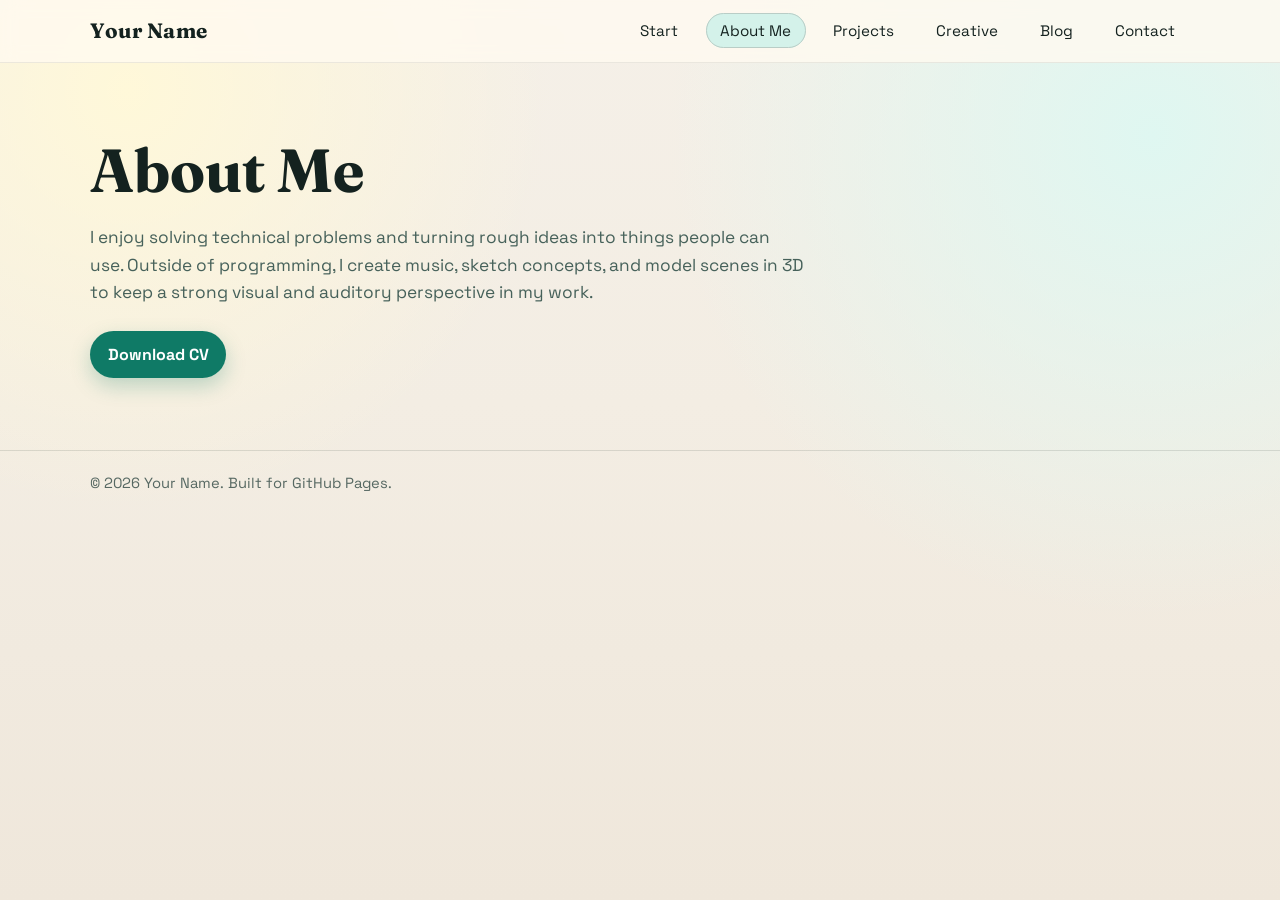
==== pages/about.html @ 0d63a397 "page rearangement" ====
<!DOCTYPE html>
<html lang="en">
<head>
  <meta charset="UTF-8">
  <meta name="viewport" content="width=device-width, initial-scale=1.0">
  <title>About Me | Portfolio</title>
  <meta name="description" content="About me and CV download.">
  <link rel="preconnect" href="https://fonts.googleapis.com">
  <link rel="preconnect" href="https://fonts.gstatic.com" crossorigin>
  <link href="https://fonts.googleapis.com/css2?family=Fraunces:opsz,wght@9..144,600;9..144,700&family=Space+Grotesk:wght@400;500;700&display=swap" rel="stylesheet">
  <link rel="stylesheet" href="../assets/site.css">
</head>
<body>
  <div class="grain" aria-hidden="true"></div>
  <header>
    <div class="container nav-wrap">
      <a class="brand" href="index.html">Your Name</a>
      <nav aria-label="Main navigation">
        <ul>
          <li><a href="../index.html">Start</a></li>
          <li><a class="active" href="about.html">About Me</a></li>
          <li><a href="projects.html">Projects</a></li>
          <li><a href="creative.html">Creative</a></li>
          <li><a href="blog.html">Blog</a></li>
          <li><a href="contact.html">Contact</a></li>
        </ul>
      </nav>
    </div>
  </header>

  <main class="container">
    <h1>About Me</h1>
    <p class="lead">
      I enjoy solving technical problems and turning rough ideas into things people can use.
      Outside of programming, I create music, sketch concepts, and model scenes in 3D to keep
      a strong visual and auditory perspective in my work.
    </p>
    <div class="cta-row">
      <a class="btn btn-primary" href="assets/cv-template.txt" download>Download CV</a>
    </div>
  </main>

  <footer>
    <div class="container">
      <p>&copy; <span id="year"></span> Your Name. Built for GitHub Pages.</p>
    </div>
  </footer>

  <script src="../assets/site.js"></script>
</body>
</html>
---- assets/site.css ----
:root {
  --bg: #f4efe6;
  --paper: #fffaf1;
  --ink: #14221f;
  --muted: #46615a;
  --accent: #0f7a66;
  --accent-soft: #d4f2ea;
  --line: #b9cdc6;
  --card-shadow: 0 12px 30px rgba(20, 34, 31, 0.08);
  --radius: 18px;
  --max-width: 1100px;
}

* {
  box-sizing: border-box;
  margin: 0;
  padding: 0;
}

body {
  font-family: "Space Grotesk", sans-serif;
  background: radial-gradient(circle at 10% 10%, #fff8d9 0%, transparent 30%),
    radial-gradient(circle at 90% 15%, #dff7f1 0%, transparent 35%),
    linear-gradient(180deg, #f5f0e8 0%, #f3ede3 45%, #efe7db 100%);
  color: var(--ink);
  line-height: 1.6;
  min-height: 100vh;
}

.grain {
  position: fixed;
  inset: 0;
  pointer-events: none;
  opacity: 0.12;
  background-image: radial-gradient(#000 0.5px, transparent 0.5px);
  background-size: 4px 4px;
  z-index: -1;
}

.container {
  width: min(92%, var(--max-width));
  margin: 0 auto;
}

header {
  position: sticky;
  top: 0;
  z-index: 10;
  backdrop-filter: blur(8px);
  background: rgba(255, 250, 241, 0.8);
  border-bottom: 1px solid rgba(20, 34, 31, 0.08);
}

.nav-wrap {
  display: flex;
  justify-content: space-between;
  align-items: center;
  padding: 0.9rem 0;
  gap: 1rem;
}

.brand {
  font-family: "Fraunces", serif;
  font-size: 1.3rem;
  font-weight: 700;
  letter-spacing: 0.5px;
  color: var(--ink);
  text-decoration: none;
}

nav ul {
  list-style: none;
  display: flex;
  flex-wrap: wrap;
  gap: 0.8rem;
}

nav a {
  text-decoration: none;
  color: var(--ink);
  font-size: 0.95rem;
  border: 1px solid transparent;
  border-radius: 999px;
  padding: 0.45rem 0.85rem;
  transition: all 0.2s ease;
}

nav a:hover,
nav a:focus-visible,
nav a.active {
  border-color: var(--line);
  background: var(--accent-soft);
  outline: none;
}

main {
  padding: 4.5rem 0;
}

h1,
h2,
h3 {
  font-family: "Fraunces", serif;
  line-height: 1.2;
}

h1 {
  font-size: clamp(2rem, 5vw, 3.8rem);
  margin-bottom: 1rem;
}

h2 {
  font-size: clamp(1.6rem, 3vw, 2.5rem);
  margin-bottom: 0.9rem;
}

.lead {
  max-width: 65ch;
  color: var(--muted);
  font-size: 1.08rem;
}

.hero {
  display: grid;
  grid-template-columns: 1.2fr 0.8fr;
  gap: 2rem;
  align-items: center;
}

.hero-card {
  background: var(--paper);
  border: 1px solid rgba(20, 34, 31, 0.08);
  border-radius: var(--radius);
  box-shadow: var(--card-shadow);
  padding: 1.3rem;
}

.stack {
  display: flex;
  flex-wrap: wrap;
  gap: 0.5rem;
  margin-top: 1rem;
}

.chip {
  background: #e5f2ef;
  border: 1px solid #bbd7d0;
  color: #0e5547;
  border-radius: 999px;
  padding: 0.35rem 0.7rem;
  font-size: 0.84rem;
}

.cta-row {
  margin-top: 1.5rem;
  display: flex;
  flex-wrap: wrap;
  gap: 0.8rem;
}

.btn {
  border: none;
  border-radius: 999px;
  padding: 0.68rem 1.1rem;
  font-weight: 700;
  text-decoration: none;
  display: inline-block;
  transition: transform 0.2s ease, box-shadow 0.2s ease;
}

.btn-primary {
  background: var(--accent);
  color: #fff;
  box-shadow: 0 8px 20px rgba(15, 122, 102, 0.25);
}

.btn-secondary {
  background: transparent;
  border: 1px solid var(--line);
  color: var(--ink);
}

.btn:hover,
.btn:focus-visible {
  transform: translateY(-1px);
  outline: none;
}

.cards {
  display: grid;
  grid-template-columns: repeat(auto-fit, minmax(230px, 1fr));
  gap: 1rem;
  margin-top: 1.3rem;
}

.card {
  background: var(--paper);
  border: 1px solid rgba(20, 34, 31, 0.1);
  border-radius: var(--radius);
  padding: 1rem;
  box-shadow: var(--card-shadow);
}

.card h3 {
  margin-bottom: 0.5rem;
  font-size: 1.18rem;
}

.card p {
  color: var(--muted);
  font-size: 0.95rem;
}

.blog-list {
  display: grid;
  gap: 1rem;
  margin-top: 1.2rem;
}

.blog-item {
  background: var(--paper);
  border: 1px solid rgba(20, 34, 31, 0.1);
  border-radius: var(--radius);
  padding: 1rem;
  box-shadow: var(--card-shadow);
}

.blog-item time {
  display: block;
  font-size: 0.86rem;
  color: #4a5f58;
  margin-bottom: 0.5rem;
}

.blog-content {
  color: #21332f;
}

.blog-content h1,
.blog-content h2,
.blog-content h3 {
  font-size: 1.15rem;
  margin: 0.6rem 0;
}

.blog-content p,
.blog-content ul {
  margin-bottom: 0.6rem;
}

.blog-content ol {
  margin: 0 0 0.6rem 1.2rem;
}

.blog-content ul {
  margin-left: 1.2rem;
}

.blog-content li {
  margin-bottom: 0.3rem;
}

.blog-content a {
  color: var(--accent);
  text-decoration: underline;
}

.blog-content pre {
  background: #ecf4f2;
  border: 1px solid #d3e6e2;
  border-radius: 8px;
  padding: 0.8rem;
  overflow-x: auto;
  margin-bottom: 0.8rem;
}

.blog-content code {
  background: #ecf4f2;
  border: 1px solid #d3e6e2;
  border-radius: 6px;
  padding: 0.1rem 0.35rem;
  font-family: Consolas, monospace;
}

.blog-content pre code {
  border: none;
  padding: 0;
  background: transparent;
}

.contact-grid {
  display: grid;
  grid-template-columns: repeat(auto-fit, minmax(230px, 1fr));
  gap: 1rem;
  margin-top: 1.2rem;
}

.contact-grid a {
  color: var(--accent);
  text-decoration: none;
  font-weight: 700;
}

footer {
  border-top: 1px solid rgba(20, 34, 31, 0.12);
  padding: 1.3rem 0 2rem;
  color: #566862;
  font-size: 0.92rem;
}

@media (max-width: 780px) {
  .hero {
    grid-template-columns: 1fr;
  }

  .nav-wrap {
    flex-direction: column;
    align-items: flex-start;
  }

  nav ul {
    gap: 0.5rem;
  }
}
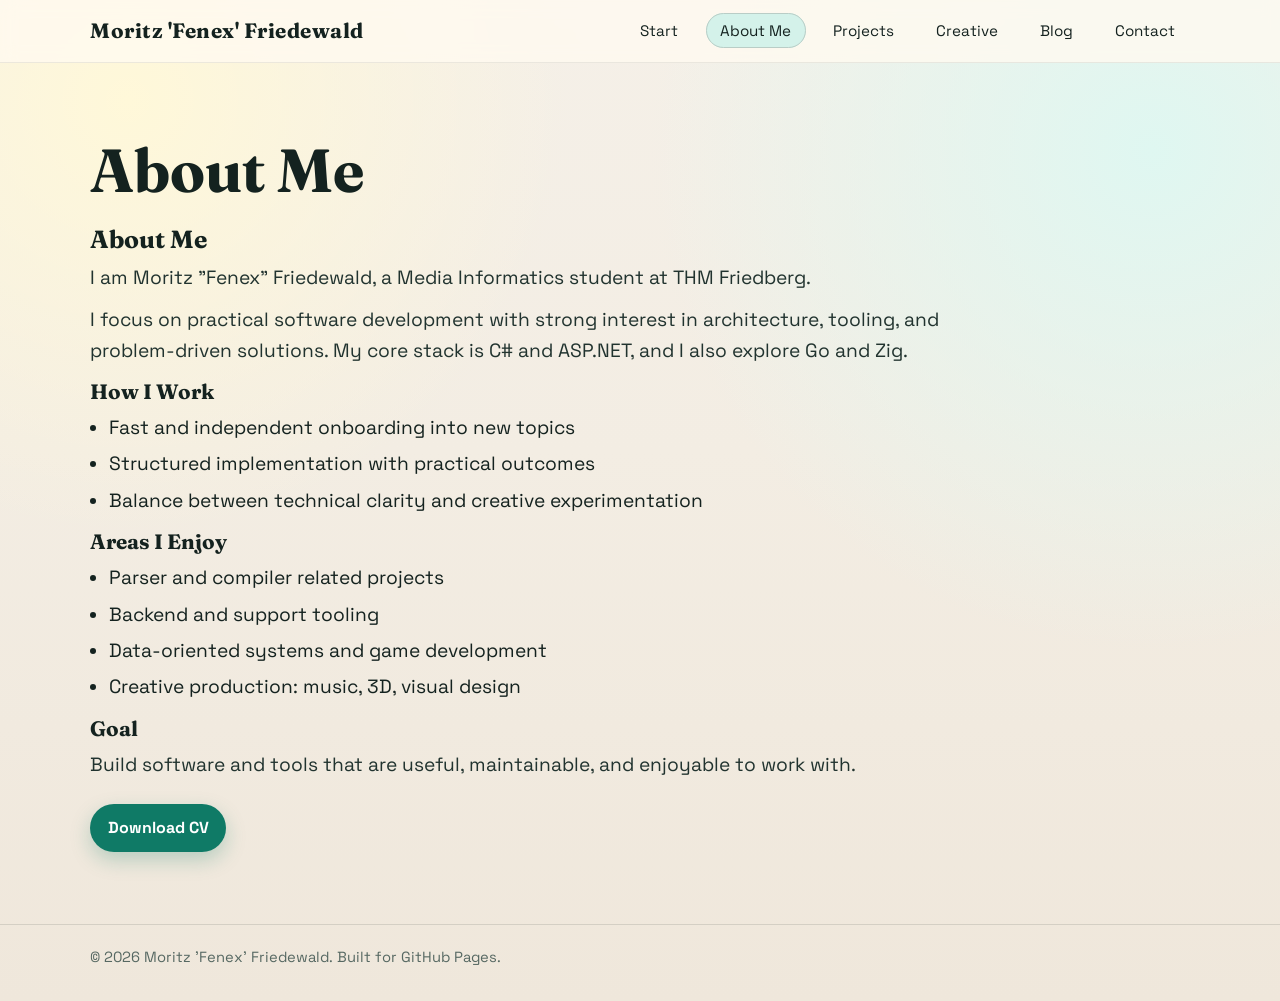
==== commit 6d57908f: "Changed about. about markdown rendering." ====
--- a/pages/about.html
+++ b/pages/about.html
@@ -9,12 +9,13 @@
   <link rel="preconnect" href="https://fonts.gstatic.com" crossorigin>
   <link href="https://fonts.googleapis.com/css2?family=Fraunces:opsz,wght@9..144,600;9..144,700&family=Space+Grotesk:wght@400;500;700&display=swap" rel="stylesheet">
   <link rel="stylesheet" href="../assets/site.css">
+  <link rel="stylesheet" href="../assets/about.css">
 </head>
 <body>
   <div class="grain" aria-hidden="true"></div>
   <header>
     <div class="container nav-wrap">
-      <a class="brand" href="index.html">Your Name</a>
+      <a class="brand" href="index.html" data-profile="name">Your Name</a>
       <nav aria-label="Main navigation">
         <ul>
           <li><a href="../index.html">Start</a></li>
@@ -30,19 +31,17 @@
 
   <main class="container">
     <h1>About Me</h1>
-    <p class="lead">
-      I enjoy solving technical problems and turning rough ideas into things people can use.
-      Outside of programming, I create music, sketch concepts, and model scenes in 3D to keep
-      a strong visual and auditory perspective in my work.
-    </p>
+    <div id="about-markdown" class="about-markdown" aria-live="polite">
+      <p>Loading about content...</p>
+    </div>
     <div class="cta-row">
-      <a class="btn btn-primary" href="assets/cv-template.txt" download>Download CV</a>
+      <a class="btn btn-primary" href="assets/cv-template.txt" download data-profile="cvLink">Download CV</a>
     </div>
   </main>
 
   <footer>
     <div class="container">
-      <p>&copy; <span id="year"></span> Your Name. Built for GitHub Pages.</p>
+      <p>&copy; <span id="year"></span> <span data-profile="name">Your Name</span>. Built for GitHub Pages.</p>
     </div>
   </footer>
 
--- a/assets/site.css
+++ b/assets/site.css
@@ -217,6 +217,135 @@
   margin-top: 1.2rem;
 }
 
+.content-layout {
+  display: grid;
+  grid-template-columns: minmax(220px, 280px) minmax(0, 1fr);
+  gap: 1rem;
+  align-items: start;
+  margin-top: 1.1rem;
+}
+
+.sidebar {
+  position: sticky;
+  top: 84px;
+  background: var(--paper);
+  border: 1px solid rgba(20, 34, 31, 0.1);
+  border-radius: var(--radius);
+  box-shadow: var(--card-shadow);
+  padding: 1rem;
+}
+
+.sidebar h2 {
+  font-size: 1.2rem;
+  margin-bottom: 0.7rem;
+}
+
+.sidebar-list {
+  list-style: none;
+  display: grid;
+  gap: 0.45rem;
+}
+
+.sidebar-list a {
+  display: block;
+  text-decoration: none;
+  color: var(--ink);
+  border: 1px solid transparent;
+  border-radius: 10px;
+  padding: 0.45rem 0.5rem;
+}
+
+.sidebar-list a:hover,
+.sidebar-list a:focus-visible {
+  border-color: var(--line);
+  background: var(--accent-soft);
+  outline: none;
+}
+
+.sidebar-list span {
+  display: block;
+  font-weight: 600;
+  font-size: 0.92rem;
+}
+
+.sidebar-desc {
+  display: block;
+  color: #4a5f58;
+  font-size: 0.8rem;
+  line-height: 1.4;
+  margin-top: 0.2rem;
+}
+
+.sidebar-list time {
+  display: block;
+  color: #4a5f58;
+  font-size: 0.82rem;
+}
+
+.sidebar-groups {
+  display: grid;
+  gap: 0.9rem;
+}
+
+.sidebar-group-title {
+  font-size: 0.85rem;
+  text-transform: uppercase;
+  letter-spacing: 0.05em;
+  color: #39514a;
+  border-bottom: 1px dashed var(--line);
+  padding-bottom: 0.35rem;
+  margin-bottom: 0.45rem;
+}
+
+.tag-filters {
+  display: flex;
+  flex-wrap: wrap;
+  gap: 0.5rem;
+  align-items: center;
+  margin-top: 1rem;
+}
+
+.tag-filter-label {
+  font-size: 0.9rem;
+  color: #39514a;
+  font-weight: 600;
+}
+
+.tag-filter-loading {
+  color: #4a5f58;
+  font-size: 0.9rem;
+}
+
+.tag-filter-btn,
+.item-tag {
+  border: 1px solid #bbd7d0;
+  background: #e5f2ef;
+  color: #0e5547;
+  border-radius: 999px;
+  font-size: 0.8rem;
+  padding: 0.25rem 0.65rem;
+}
+
+.tag-filter-btn {
+  cursor: pointer;
+}
+
+.tag-filter-btn.active,
+.tag-filter-btn:hover,
+.tag-filter-btn:focus-visible {
+  border-color: #0f7a66;
+  background: #0f7a66;
+  color: #fff;
+  outline: none;
+}
+
+.item-tags {
+  display: flex;
+  flex-wrap: wrap;
+  gap: 0.35rem;
+  margin: 0.45rem 0 0.65rem;
+}
+
 .blog-item {
   background: var(--paper);
   border: 1px solid rgba(20, 34, 31, 0.1);
@@ -313,6 +442,14 @@
     grid-template-columns: 1fr;
   }
 
+  .content-layout {
+    grid-template-columns: 1fr;
+  }
+
+  .sidebar {
+    position: static;
+  }
+
   .nav-wrap {
     flex-direction: column;
     align-items: flex-start;
--- a/assets/about.css
+++ b/assets/about.css
@@ -0,0 +1,67 @@
+#about-markdown {
+  max-width: 75ch;
+  font-size: larger;
+}
+
+/* About page markdown styling hooks */
+#about-markdown .about-h1,
+#about-markdown .about-h2,
+#about-markdown .about-h3 {
+  font-family: "Fraunces", serif;
+  line-height: 1.25;
+  margin: 0.8rem 0 0.5rem;
+}
+
+#about-markdown .about-h1 {
+  font-size: 1.55rem;
+}
+
+#about-markdown .about-h2 {
+  font-size: 1.3rem;
+}
+
+#about-markdown .about-h3 {
+  font-size: 1.15rem;
+}
+
+#about-markdown .about-p {
+  color: #21332f;
+  margin-bottom: 0.7rem;
+}
+
+#about-markdown .about-ul,
+#about-markdown .about-ol {
+  margin: 0 0 0.7rem 1.2rem;
+}
+
+#about-markdown .about-li {
+  margin-bottom: 0.35rem;
+}
+
+#about-markdown .about-link {
+  color: var(--accent);
+  text-decoration: underline;
+}
+
+#about-markdown .about-pre {
+  background: #ecf4f2;
+  border: 1px solid #d3e6e2;
+  border-radius: 8px;
+  padding: 0.8rem;
+  overflow-x: auto;
+  margin-bottom: 0.8rem;
+}
+
+#about-markdown .about-code {
+  background: #ecf4f2;
+  border: 1px solid #d3e6e2;
+  border-radius: 6px;
+  padding: 0.1rem 0.35rem;
+  font-family: Consolas, monospace;
+}
+
+#about-markdown .about-pre .about-code {
+  border: none;
+  padding: 0;
+  background: transparent;
+}
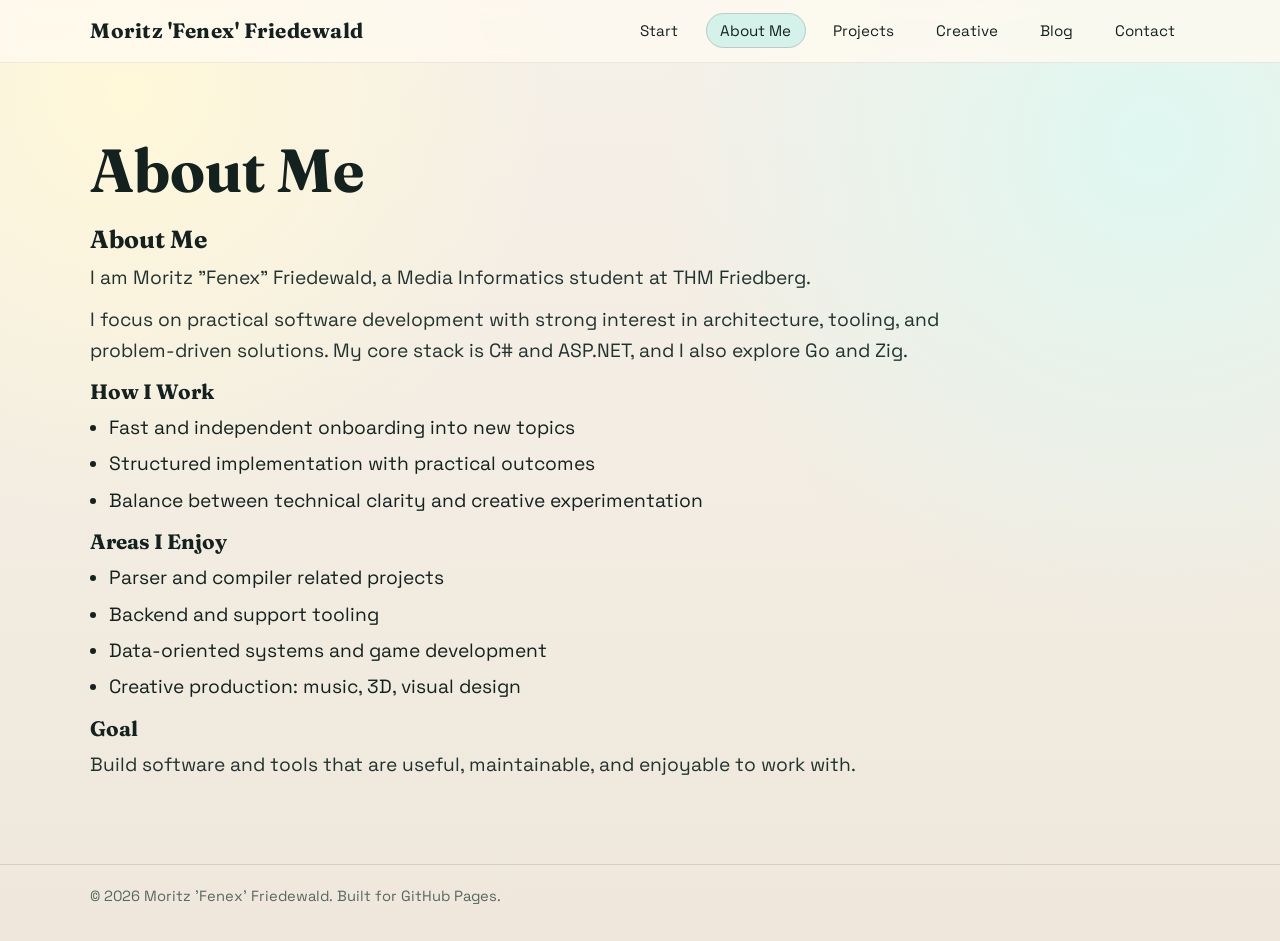
==== commit 67f6a5d3: "Update about.html" ====
--- a/pages/about.html
+++ b/pages/about.html
@@ -34,9 +34,11 @@
     <div id="about-markdown" class="about-markdown" aria-live="polite">
       <p>Loading about content...</p>
     </div>
+    <!--
     <div class="cta-row">
-      <a class="btn btn-primary" href="assets/cv-template.txt" download data-profile="cvLink">Download CV</a>
+      <a disabled="true" class="btn btn-primary" href="assets/cv-template.txt" download data-profile="cvLink">Download CV</a>
     </div>
+    -->
   </main>
 
   <footer>
--- a/assets/site.css
+++ b/assets/site.css
@@ -287,6 +287,12 @@
   gap: 0.9rem;
 }
 
+.sidebar-overview-scroll {
+  max-height: min(68vh, 640px);
+  overflow-y: auto;
+  padding-right: 0.25rem;
+}
+
 .sidebar-group-title {
   font-size: 0.85rem;
   text-transform: uppercase;
@@ -403,6 +409,22 @@
   margin-bottom: 0.8rem;
 }
 
+.blog-content blockquote {
+  margin: 0 0 0.8rem;
+  padding: 0.6rem 0.9rem;
+  border-left: 4px solid #7ab5a9;
+  background: #eef7f4;
+  border-radius: 6px;
+}
+
+.blog-content blockquote p {
+  margin-bottom: 0.35rem;
+}
+
+.blog-content blockquote p:last-child {
+  margin-bottom: 0;
+}
+
 .blog-content code {
   background: #ecf4f2;
   border: 1px solid #d3e6e2;
@@ -450,6 +472,11 @@
     position: static;
   }
 
+  .sidebar-overview-scroll {
+    max-height: none;
+    overflow-y: visible;
+  }
+
   .nav-wrap {
     flex-direction: column;
     align-items: flex-start;
--- a/assets/about.css
+++ b/assets/about.css
@@ -43,6 +43,14 @@
   text-decoration: underline;
 }
 
+#about-markdown .about-blockquote {
+  margin: 0 0 0.8rem;
+  padding: 0.6rem 0.9rem;
+  border-left: 4px solid #7ab5a9;
+  background: #eef7f4;
+  border-radius: 6px;
+}
+
 #about-markdown .about-pre {
   background: #ecf4f2;
   border: 1px solid #d3e6e2;
